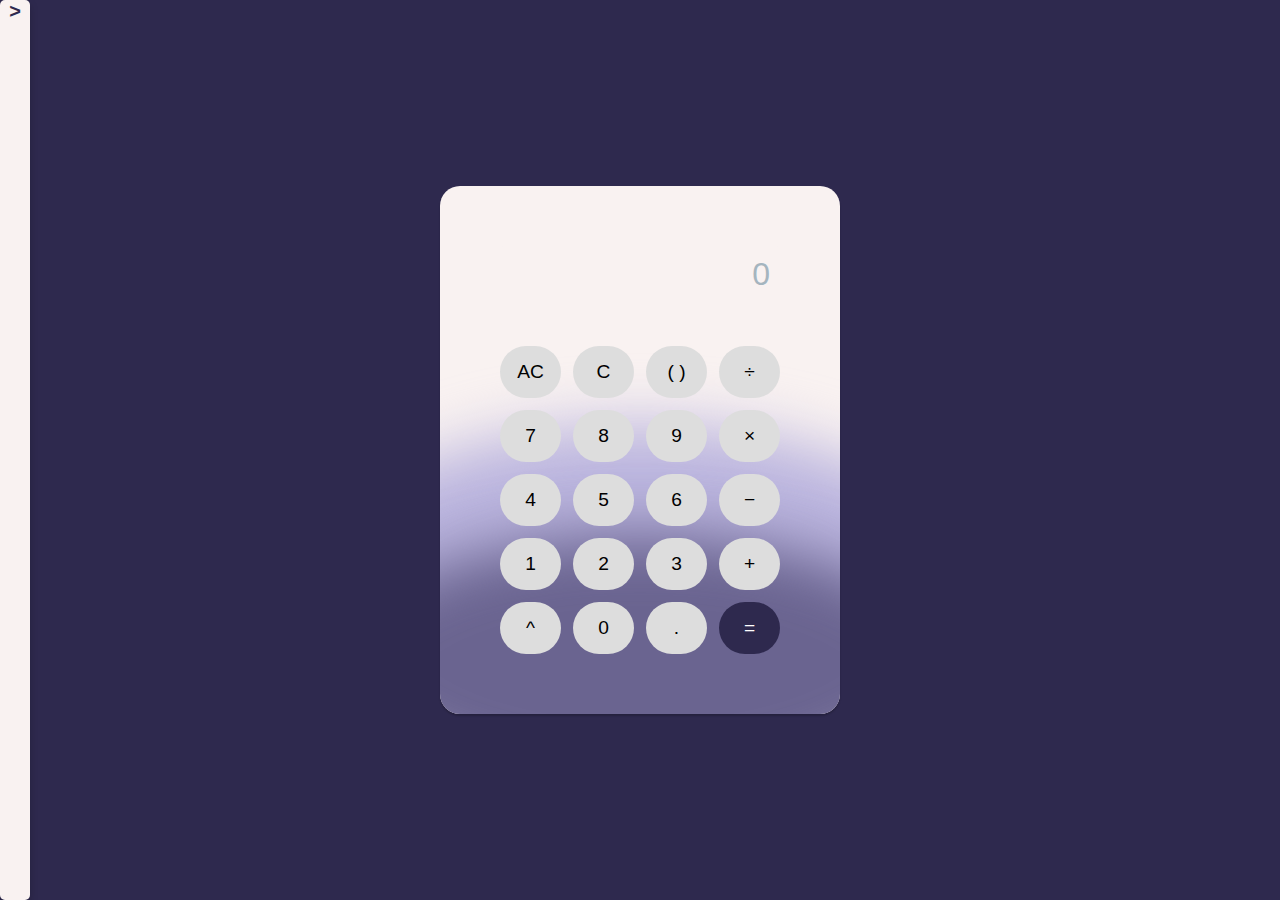
==== index.html @ 221c03d9 "Rename calculator.html to index.html" ====
<!DOCTYPE html>
<html lang="en">
    <head>
        <meta charset="UTF-8">
        <meta name="viewport" content="width=device-width, initial-scale=1.0">
        <title>CalculatorApp</title>
        <link rel="stylesheet" href="styles.css">
    </head>
    <body>
        <div class="tools">

        </div>
        <div class="toolclick">
            <div class="top-symbol" onclick="redirect()">></div>
        </div>
        <div class="calculator">
            <div class="display" id="display">0</div>
            <div class="buttons">
                <button class="btn" onclick="clearDisplay()">AC</button>
                <button class="btn" onclick="deleteLast()">C</button>
                <button class="btn" onclick="addParenthesis()">( )</button>
                <button class="btn" onclick="appendOperator('/')">÷</button>
                <button class="btn" onclick="appendNumber(7)">7</button>
                <button class="btn" onclick="appendNumber(8)">8</button>
                <button class="btn" onclick="appendNumber(9)">9</button>
                <button class="btn" onclick="appendOperator('*')">×</button>
                <button class="btn" onclick="appendNumber(4)">4</button>
                <button class="btn" onclick="appendNumber(5)">5</button>
                <button class="btn" onclick="appendNumber(6)">6</button>
                <button class="btn" onclick="appendOperator('-')">−</button>
                <button class="btn" onclick="appendNumber(1)">1</button>
                <button class="btn" onclick="appendNumber(2)">2</button>
                <button class="btn" onclick="appendNumber(3)">3</button>
                <button class="btn" onclick="appendOperator('+')">+</button>
                <button class="btn" onclick="appendOperator('^')">^</button>
                <button class="btn" onclick="appendNumber(0)">0</button>
                <button class="btn" onclick="appendNumber('.')">.</button>
                <button class="btn equals" onclick="calculateResult()">=</button>
            </div>
        </div>
        <script src="functionality.js"></script>
    </body>
</html>
---- styles.css ----
body {
    font-family: Arial, sans-serif;
    display: flex;
    justify-content: center;
    align-items: center;
    height: 100vh;
    margin: 0;
    background-color: #2E294E;
}

.toolclick{
    position: absolute; 
    top: 50%; 
    left: 0; /* Stick to the left side */
    transform: translateY(-50%); /* Center the div vertically */
    width: 30px;
    height: 100vh;
    border-radius: 5px;
    background-color: #F9F2F1; 
    box-shadow: 0px 4px 8px rgba(0, 0, 0, 0.2);
}


.toolclick > .top-symbol {
    position: absolute; /* Place it at the top of the div */
    top: 0; 
    left: 50%; /* Move it to the center of the div */
    transform: translateX(-50%); 
    font-size: 20px; 
    font-weight: bold; 
    color:#2E294E;
    cursor: pointer;
}

.calculator {
    background: #F9F2F1;
    padding: 60px;
    border-radius: 20px;
    box-shadow: 0px 2px 2px rgba(0, 0, 0, 0.2);
    position: relative; /* Position the clouds relative to this container */
    overflow: hidden; /* Ensure clouds don't go beyond the calculator's borders */
    z-index: 1;
}


.calculator::before,
.calculator::after{
    content: ''; /* Ensures pseudo-elements are rendered */
    position: absolute;
    width: 600px;
    height: 260px;
    border-radius: 50%; 
    z-index: -2;
    filter: blur(30px);
}


.calculator::before {
    background: #6a6490; 
    bottom: -80px;
    left: 50%;
    transform: translateX(-50%);
    z-index: -1;
}


.calculator::after {
    background: #bab4de; 
    bottom: 30px; 
    left: 50%;
    transform: translateX(-50%);
    z-index: -2;
}

.display {
    width: 260px;
    height: 60px;
    background: #F9F2F1;
    color: #A5B5BF;
    font-size: 2rem;
    text-align: right;
    padding: 10px;
    border-radius: 5px;
    margin-bottom: 20px;
}

.buttons {
    display: grid;
    grid-template-columns: repeat(4, 1fr);
    gap: 12px;
}

.btn {
    background: #ddd;
    border: none;
    border-radius: 80px;
    font-size: 1.2rem;
    padding: 15px;
    cursor: pointer;
    transition: 0.3s;
}

.btn:hover {
    background: #bbb;
}

.equals {
    background: #2E294E;
    color: #fff;
}

.equals:hover {
    background: #52469f;
}
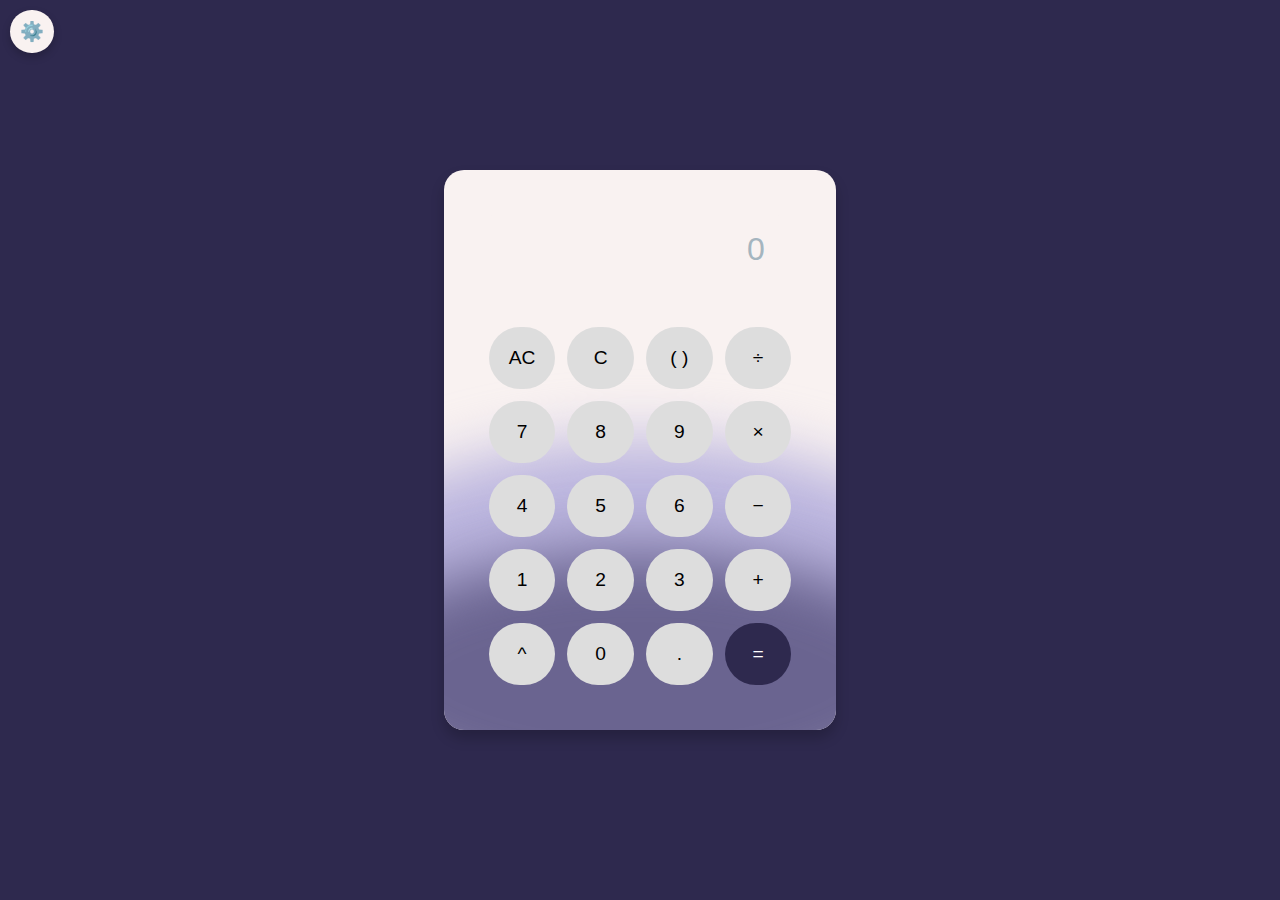
==== commit 982d7528: "settings bar" ====
--- a/index.html
+++ b/index.html
@@ -8,10 +8,12 @@
     </head>
     <body>
         <div class="tools">
-
-        </div>
-        <div class="toolclick">
-            <div class="top-symbol" onclick="redirect()">></div>
+            <button id="options">⚙️</button>
+            <div class="menu hidden">
+                <button class="theme-btn" data-theme="sunset">Sunset Breeze</button>
+                <button class="theme-btn" data-theme="moonlight">Moonlight</button>
+                <button class="theme-btn" data-theme="radiant">Radiant Joy</button>
+            </div>
         </div>
         <div class="calculator">
             <div class="display" id="display">0</div>
--- a/styles.css
+++ b/styles.css
@@ -8,35 +8,72 @@
     background-color: #2E294E;
 }
 
-.toolclick{
-    position: absolute; 
-    top: 50%; 
-    left: 0; /* Stick to the left side */
-    transform: translateY(-50%); /* Center the div vertically */
-    width: 30px;
-    height: 100vh;
-    border-radius: 5px;
-    background-color: #F9F2F1; 
+.tools {
+    position: absolute; /* Positions Settings button in the corner*/
+    top: 10px;
+    left: 10px;
+    display: flex;
+    align-items: center;
+}
+
+#options {
+    background-color: #F9F2F1;
+    border: none;
+    border-radius: 40px;
+    padding: 10px;
+    font-size: 1.2rem;
+    cursor: pointer;
+    transition: background-color 0.3s;
     box-shadow: 0px 4px 8px rgba(0, 0, 0, 0.2);
+    margin-right: 10px; 
+}
+
+#options:hover {
+    background-color: #6a6490;
+}
+
+.menu {
+    position: absolute;
+    top: 0;
+    left: calc(100% + 10px); /* Positions the bar next to the Settings button */
+    background-color: #F9F2F1;
+    padding: 5px;
+    display: flex;
+    gap: 10px; 
+    width: 350px;
+    border-radius: 30px;
+    box-shadow: 0 4px 6px rgba(0, 0, 0, 0.2);
+    visibility: hidden; 
+    opacity: 0; 
+    transition: opacity 0.3s ease, visibility 0.3s ease;
+}
+
+.menu.visible {
+    visibility: visible; 
+    opacity: 1; 
+}
+
+.theme-btn {
+    background: #2E294E;
+    color: #fff;
+    border: none;
+    padding: 10px 10px;
+    border-radius: 20px;
+    cursor: pointer;
+    font-size: 1rem;
+    transition: background 0.3s;
+}
+
+.theme-btn:hover {
+    background: #52469f;
 }
 
 
-.toolclick > .top-symbol {
-    position: absolute; /* Place it at the top of the div */
-    top: 0; 
-    left: 50%; /* Move it to the center of the div */
-    transform: translateX(-50%); 
-    font-size: 20px; 
-    font-weight: bold; 
-    color:#2E294E;
-    cursor: pointer;
-}
-
 .calculator {
     background: #F9F2F1;
-    padding: 60px;
+    padding: 45px;
     border-radius: 20px;
-    box-shadow: 0px 2px 2px rgba(0, 0, 0, 0.2);
+    box-shadow: 0px 8px 14px rgba(0, 0, 0, 0.2);
     position: relative; /* Position the clouds relative to this container */
     overflow: hidden; /* Ensure clouds don't go beyond the calculator's borders */
     z-index: 1;
@@ -79,7 +116,7 @@
     color: #A5B5BF;
     font-size: 2rem;
     text-align: right;
-    padding: 10px;
+    padding: 16px;
     border-radius: 5px;
     margin-bottom: 20px;
 }
@@ -95,7 +132,7 @@
     border: none;
     border-radius: 80px;
     font-size: 1.2rem;
-    padding: 15px;
+    padding: 20px;
     cursor: pointer;
     transition: 0.3s;
 }
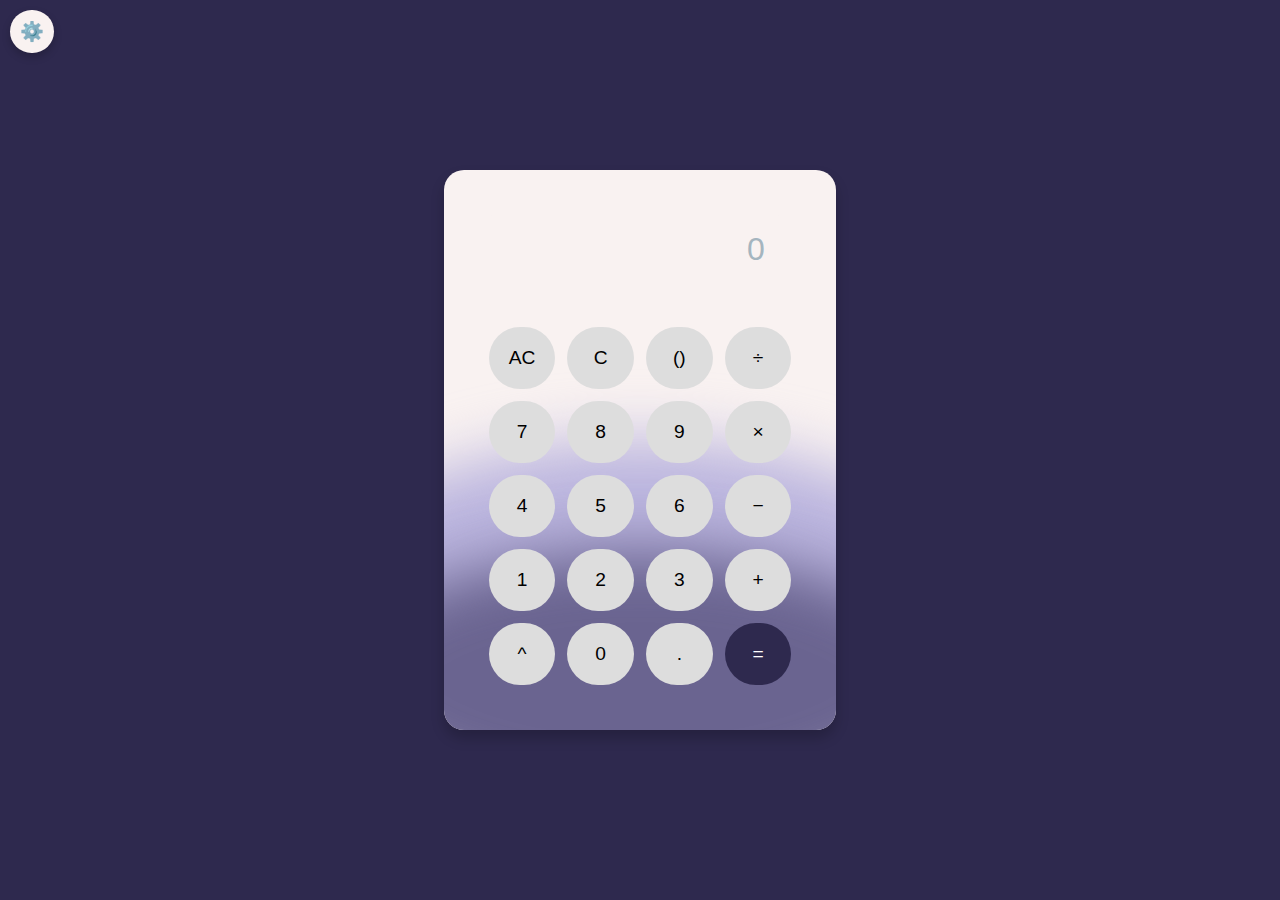
==== commit 68fcc813: "Update index.html" ====
--- a/index.html
+++ b/index.html
@@ -20,7 +20,7 @@
             <div class="buttons">
                 <button class="btn" onclick="clearDisplay()">AC</button>
                 <button class="btn" onclick="deleteLast()">C</button>
-                <button class="btn" onclick="addParenthesis()">( )</button>
+                <button class="btn" onclick="addParenthesis()">()</button>
                 <button class="btn" onclick="appendOperator('/')">÷</button>
                 <button class="btn" onclick="appendNumber(7)">7</button>
                 <button class="btn" onclick="appendNumber(8)">8</button>
--- a/styles.css
+++ b/styles.css
@@ -150,3 +150,178 @@
     background: #52469f;
 }
 
+body.sunset{
+    background-color: #b7384b;
+}
+
+
+body.sunset #options {
+    background-color: #F9F2F1;
+}
+
+body.sunset #options:hover {
+    background-color: #eb9d6d;
+}
+
+body.sunset .theme-btn {
+    background-color: #eb9d6d;
+}
+
+body.sunset .theme-btn:hover {
+    background: #d5773c;
+}
+
+body.sunset .calculator::before {
+    background: #c9253d;
+}
+
+body.sunset .calculator::after {
+    background: #d76533;
+}
+
+body.sunset .display {
+    color: #b7384b;
+}
+
+body.sunset .btn {
+    background: #dfcece;
+}
+
+body.sunset .btn:hover {
+    background: #ad9494;
+}
+
+body.sunset .equals {
+    background: #96172a;
+}
+
+body.sunset .equals:hover {
+    background: #e1233f;
+}
+
+body.radiant {
+    background-image: url(https://www.nikkisplate.com/wp-content/uploads/2022/09/Preppy-Wallpaper-Aesthetic-Designs-18.png);
+    background-size: cover;
+    background-repeat: no-repeat;
+    background-position: center;
+}
+
+body.radiant #options:hover {
+    background-color: #f1c5aa;
+}
+
+body.radiant .theme-btn {
+    background-color: #eb9d6d;
+}
+
+body.radiant .theme-btn:hover{
+    background-color: #df793a;
+}
+
+body.radiant .calculator::before {
+    background: #1e7e0f;
+}
+
+body.radiant .calculator::after {
+    background: #a3cb6a;
+}
+
+body.radiant .display {
+    color: #cd5e0f;
+}
+
+body.radiant .btn {
+    background: #d1e9cb;
+}
+
+body.radiant .btn:hover {
+    background: #b4c7af;
+}
+
+body.radiant .equals {
+    background: #d5a73c;
+}
+
+body.radiant .equals:hover {
+    background: #f6d68b;
+}
+
+
+/* General styles remain as is, but these are the new additions */
+
+@media (max-width: 768px) {
+    /* Make the body layout vertical for smaller screens */
+    body {
+        flex-direction: flex;
+        padding: 10px;
+    }
+
+    /* Adjust the calculator's size for phones */
+    .calculator {
+        width: 40%; /* Makes the calculator stretch to fit */
+        padding: 50px;
+    }
+
+    .display {
+        width: 90%; /* Stretch the display */
+        font-size: 1.5rem; /* Reduce font size for smaller displays */
+        height: auto;
+    }
+
+    .buttons {
+        grid-template-columns: repeat(4, 1fr); /* Buttons stay in 4 columns */
+        gap: 8px; /* Reduce gap slightly */
+    }
+
+    .btn {
+        padding: 15px; /* Reduce button size for smaller screens */
+        font-size: 1rem; /* Smaller font for buttons */
+    }
+
+    /* Settings button and menu adjustments */
+    .tools {
+        top: 10px;
+        left: 10px;
+        flex-direction: column;
+        align-items: flex-start; /* Stack the settings button and menu */
+    }
+
+    #options {
+        font-size: 1rem; /* Slightly smaller for mobile */
+        padding: 8px;
+    }
+
+    .menu {
+        position: static; /* Let it flow naturally on mobile */
+        margin-top: 10px; /* Add space between menu and settings button */
+        width: 100%; /* Fit the screen width */
+        max-width: 100%; /* Remove the 350px max-width */
+    }
+
+    .theme-btn {
+        padding: 8px; /* Reduce padding on smaller screens */
+        font-size: 0.9rem; /* Adjust font size */
+    }
+}
+
+@media (max-width: 480px) {
+    /* Further adjustments for very small screens */
+    .display {
+        font-size: 1.9rem; /* Smaller text for tiny displays */
+        padding: 40px;
+    }
+
+    .btn {
+        padding: 30px; /* Compact buttons */
+        font-size: 0.95rem;
+    }
+
+    .calculator {
+        width: 90%;
+        height: 60%;
+        padding: 40px;
+        
+    }
+}
+
+
